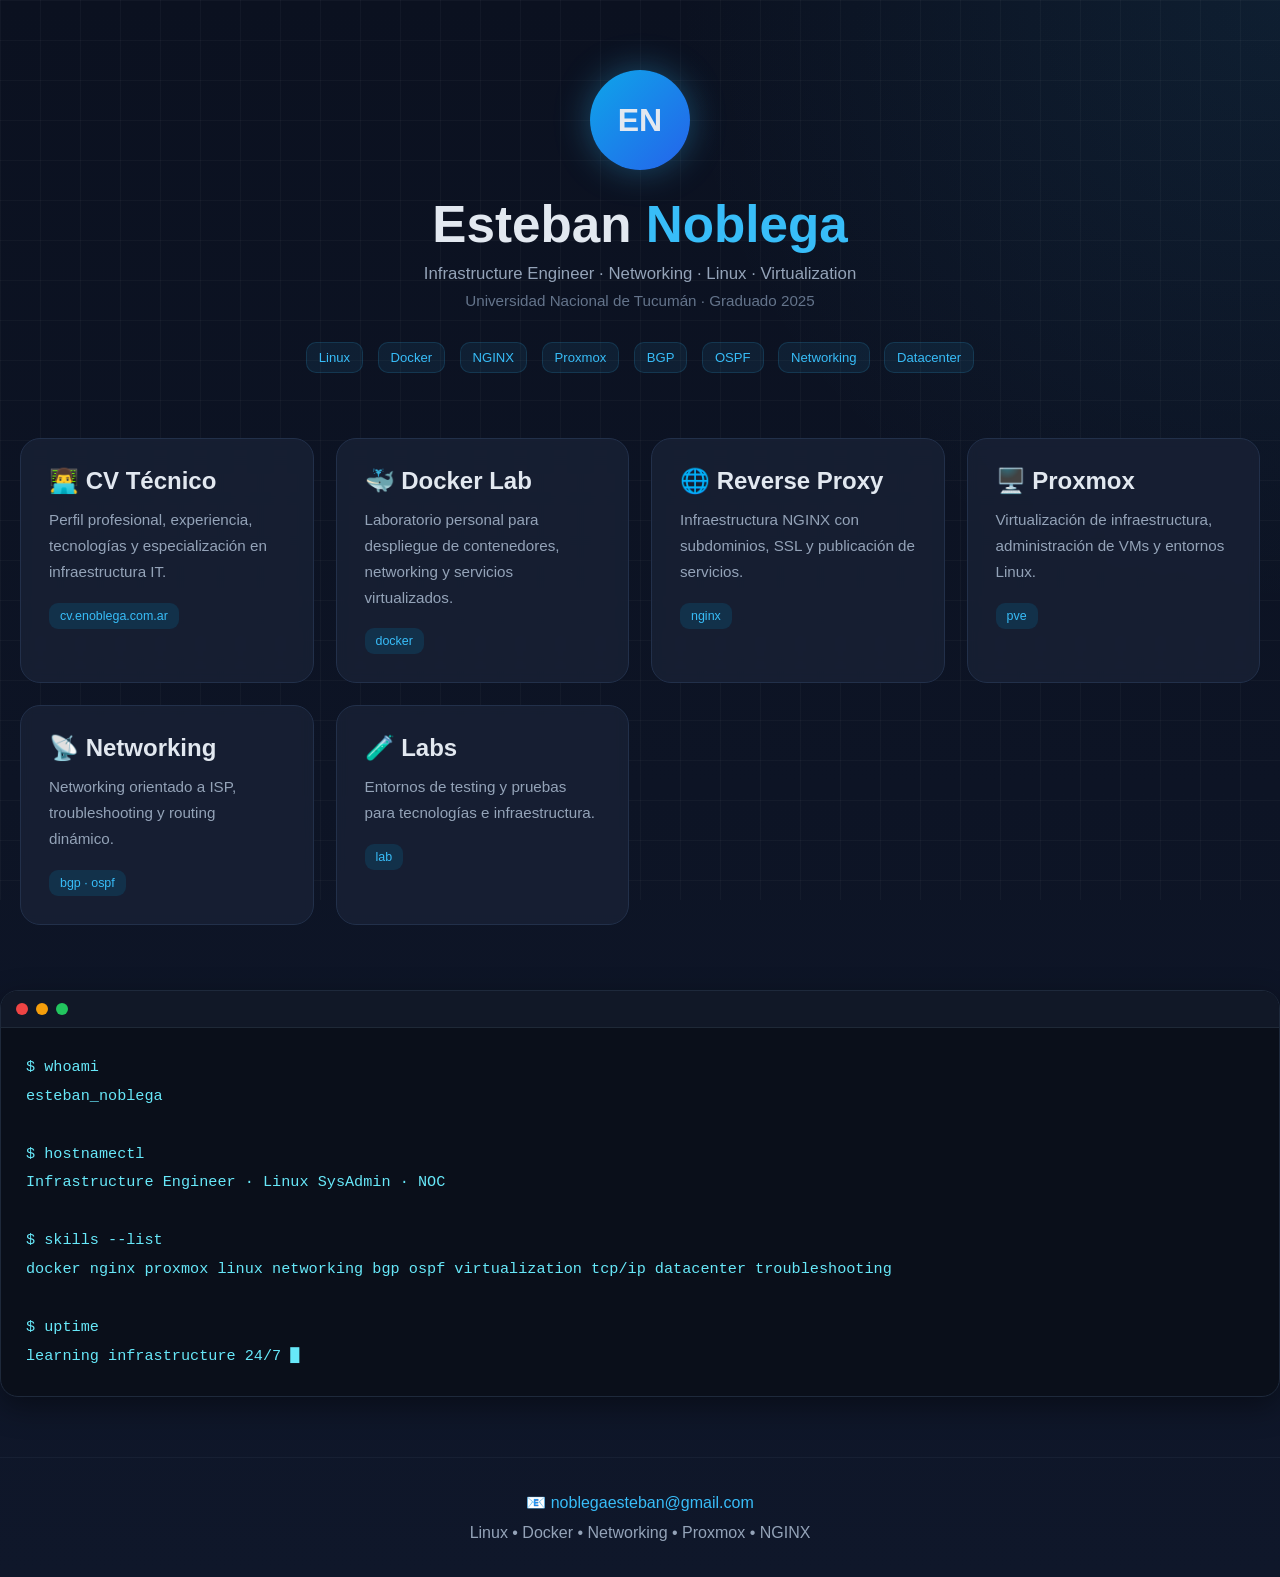
==== sites/lab/index.html @ 4221ab93 "feat: serve lab as static site" ====
<!DOCTYPE html>
<html lang="es">

<head>
    <meta charset="UTF-8">
    <meta name="viewport" content="width=device-width, initial-scale=1.0">

    <title>Infrastructure Lab | Esteban Noblega</title>

    <meta name="description"
        content="Infrastructure Lab de Esteban Noblega - Ingeniero en Computación especializado en Networking, Linux, Docker y Virtualización.">

    <link rel="icon" type="image/x-icon" href="/favicon.ico">

    <link rel="stylesheet" href="style.css">
</head>

<body>

    <div class="background-grid"></div>

    <header>

        <div class="avatar">
            EN
        </div>

        <h1>
            Esteban <span>Noblega</span>
        </h1>

        <p class="subtitle">
            Infrastructure Engineer · Networking · Linux · Virtualization
        </p>

        <p class="subtitle2">
            Universidad Nacional de Tucumán · Graduado 2025
        </p>

        <div class="badges">
            <span class="badge">Linux</span>
            <span class="badge">Docker</span>
            <span class="badge">NGINX</span>
            <span class="badge">Proxmox</span>
            <span class="badge">BGP</span>
            <span class="badge">OSPF</span>
            <span class="badge">Networking</span>
            <span class="badge">Datacenter</span>
        </div>

    </header>

    <main class="container">

        <a class="card" href="https://cv.enoblega.com.ar">

            <h2>👨‍💻 CV Técnico</h2>

            <p>
                Perfil profesional, experiencia,
                tecnologías y especialización en infraestructura IT.
            </p>

            <span class="tag">cv.enoblega.com.ar</span>

        </a>

        <div class="card">

            <h2>🐳 Docker Lab</h2>

            <p>
                Laboratorio personal para despliegue de contenedores,
                networking y servicios virtualizados.
            </p>

            <span class="tag">docker</span>

        </div>

        <div class="card">

            <h2>🌐 Reverse Proxy</h2>

            <p>
                Infraestructura NGINX con subdominios,
                SSL y publicación de servicios.
            </p>

            <span class="tag">nginx</span>

        </div>

        <div class="card">

            <h2>🖥️ Proxmox</h2>

            <p>
                Virtualización de infraestructura,
                administración de VMs y entornos Linux.
            </p>

            <span class="tag">pve</span>

        </div>

        <div class="card">

            <h2>📡 Networking</h2>

            <p>
                Networking orientado a ISP,
                troubleshooting y routing dinámico.
            </p>

            <span class="tag">bgp · ospf</span>

        </div>

        <div class="card">

            <h2>🧪 Labs</h2>

            <p>
                Entornos de testing y pruebas
                para tecnologías e infraestructura.
            </p>

            <span class="tag">lab</span>

        </div>

    </main>

    <section class="terminal">

        <div class="terminal-header">
            <span class="dot red"></span>
            <span class="dot yellow"></span>
            <span class="dot green"></span>
        </div>

        <div class="terminal-body">

            <p>$ whoami</p>
            <p>esteban_noblega</p>

            <br>

            <p>$ hostnamectl</p>
            <p>Infrastructure Engineer · Linux SysAdmin · NOC</p>

            <br>

            <p>$ skills --list</p>
            <p>
                docker nginx proxmox linux networking bgp ospf
                virtualization tcp/ip datacenter troubleshooting
            </p>

            <br>

            <p>$ uptime</p>
            <p>
                learning infrastructure 24/7
                <span class="cursor">█</span>
            </p>

        </div>

    </section>

    	<footer>

	    <div class="footer-mail">
        	📧 <a href="mailto:noblegaesteban@gmail.com">noblegaesteban@gmail.com</a>
	    </div>

	    <div class="footer-tech">
        	Linux • Docker • Networking • Proxmox • NGINX
	    </div>

	</footer>

</body>

</html>
---- sites/lab/style.css ----
:root {
    --bg: #0b1120;
    --card: #172033;
    --accent: #38bdf8;
    --text: #e2e8f0;
    --sub: #94a3b8;
    --border: #22304a;
}

* {
    margin: 0;
    padding: 0;
    box-sizing: border-box;
}

body {
    font-family: 'Segoe UI', Tahoma, sans-serif;
    background:
        radial-gradient(circle at top right,
            rgba(56, 189, 248, 0.08),
            transparent 30%),
        linear-gradient(to bottom,
            #0b1120,
            #0f172a);

    color: var(--text);
    min-height: 100vh;
    overflow-x: hidden;
    position: relative;
}

.background-grid {
    position: fixed;
    inset: 0;

    background-image:
        linear-gradient(rgba(255, 255, 255, 0.03) 1px,
            transparent 1px),
        linear-gradient(90deg,
            rgba(255, 255, 255, 0.03) 1px,
            transparent 1px);

    background-size: 40px 40px;

    pointer-events: none;
}

header {
    padding: 70px 20px 40px;
    text-align: center;
    position: relative;
    z-index: 1;
}

.avatar {
    width: 100px;
    height: 100px;

    margin: auto;
    margin-bottom: 25px;

    border-radius: 50%;

    display: flex;
    align-items: center;
    justify-content: center;

    background: linear-gradient(135deg,
            #0ea5e9,
            #2563eb);

    font-size: 2rem;
    font-weight: bold;

    box-shadow: 0 0 35px rgba(56, 189, 248, 0.35);
}

header h1 {
    font-size: 3.2rem;
    margin-bottom: 10px;
}

header h1 span {
    color: var(--accent);
}

.subtitle {
    color: var(--sub);
    font-size: 1.05rem;
}

.subtitle2 {
    color: #64748b;
    margin-top: 8px;
    font-size: 0.95rem;
}

.badges {
    margin-top: 28px;
}

.badge {
    display: inline-block;

    padding: 7px 12px;
    margin: 5px;

    border-radius: 10px;

    background: rgba(56, 189, 248, 0.08);

    border: 1px solid rgba(56, 189, 248, 0.15);

    color: var(--accent);

    font-size: 0.82rem;
}

.container {
    max-width: 1300px;

    margin: auto;

    padding: 20px;

    display: grid;

    grid-template-columns:
        repeat(auto-fit, minmax(280px, 1fr));

    gap: 22px;

    position: relative;
    z-index: 1;
}

.card {
    background: rgba(23, 32, 51, 0.92);

    border: 1px solid var(--border);

    border-radius: 20px;

    padding: 28px;

    transition: 0.3s;

    text-decoration: none;

    color: inherit;

    backdrop-filter: blur(6px);

    position: relative;

    overflow: hidden;
}

.card::before {
    content: "";

    position: absolute;

    top: 0;
    left: -100%;

    width: 100%;
    height: 100%;

    background:
        linear-gradient(90deg,
            transparent,
            rgba(255, 255, 255, 0.05),
            transparent);

    transition: 0.6s;
}

.card:hover::before {
    left: 100%;
}

.card:hover {
    transform: translateY(-6px);

    border-color:
        rgba(56, 189, 248, 0.5);

    box-shadow:
        0 15px 30px rgba(0, 0, 0, 0.4);
}

.card h2 {
    margin-bottom: 12px;
    font-size: 1.5rem;
}

.card p {
    color: var(--sub);

    line-height: 1.7;

    font-size: 0.95rem;
}

.tag {
    display: inline-block;

    margin-top: 18px;

    padding: 6px 11px;

    border-radius: 9px;

    background: #12314a;

    color: var(--accent);

    font-size: 0.78rem;
}

.terminal {
    max-width: 1300px;

    margin: 45px auto;

    background: #0a0f1a;

    border: 1px solid #1e293b;

    border-radius: 18px;

    overflow: hidden;

    box-shadow:
        0 10px 30px rgba(0, 0, 0, 0.4);

    position: relative;
    z-index: 1;
}

.terminal-header {
    background: #111827;

    padding: 12px 15px;

    display: flex;

    gap: 8px;

    border-bottom: 1px solid #1f2937;
}

.dot {
    width: 12px;
    height: 12px;

    border-radius: 50%;
}

.red {
    background: #ef4444;
}

.yellow {
    background: #f59e0b;
}

.green {
    background: #22c55e;
}

.terminal-body {
    padding: 25px;

    color: #67e8f9;

    font-family: monospace;

    line-height: 1.9;

    font-size: 0.95rem;
}

.cursor {
    animation: blink 1s infinite;
}

@keyframes blink {
    50% {
        opacity: 0;
    }
}

footer {
    text-align: center;

    padding: 35px 20px;

    color: var(--sub);

    border-top: 1px solid #172033;

    margin-top: 60px;

    position: relative;
    z-index: 1;
}

@media(max-width:768px) {

    header h1 {
        font-size: 2.4rem;
    }

    .container {
        grid-template-columns: 1fr;
    }

}
.contact{
    text-align:center;
    margin:40px 0;
}

.contact p{
    color:var(--sub);
    font-size:1rem;
}

.contact a{
    color:var(--accent);
    text-decoration:none;
}

.contact a:hover{
    text-decoration:underline;
}
.footer-mail{
    margin-bottom:12px;
}

.footer-mail a{
    color:var(--accent);
    text-decoration:none;
    font-weight:500;
}

.footer-mail a:hover{
    text-decoration:underline;
}

.footer-tech{
    color:var(--sub);
}
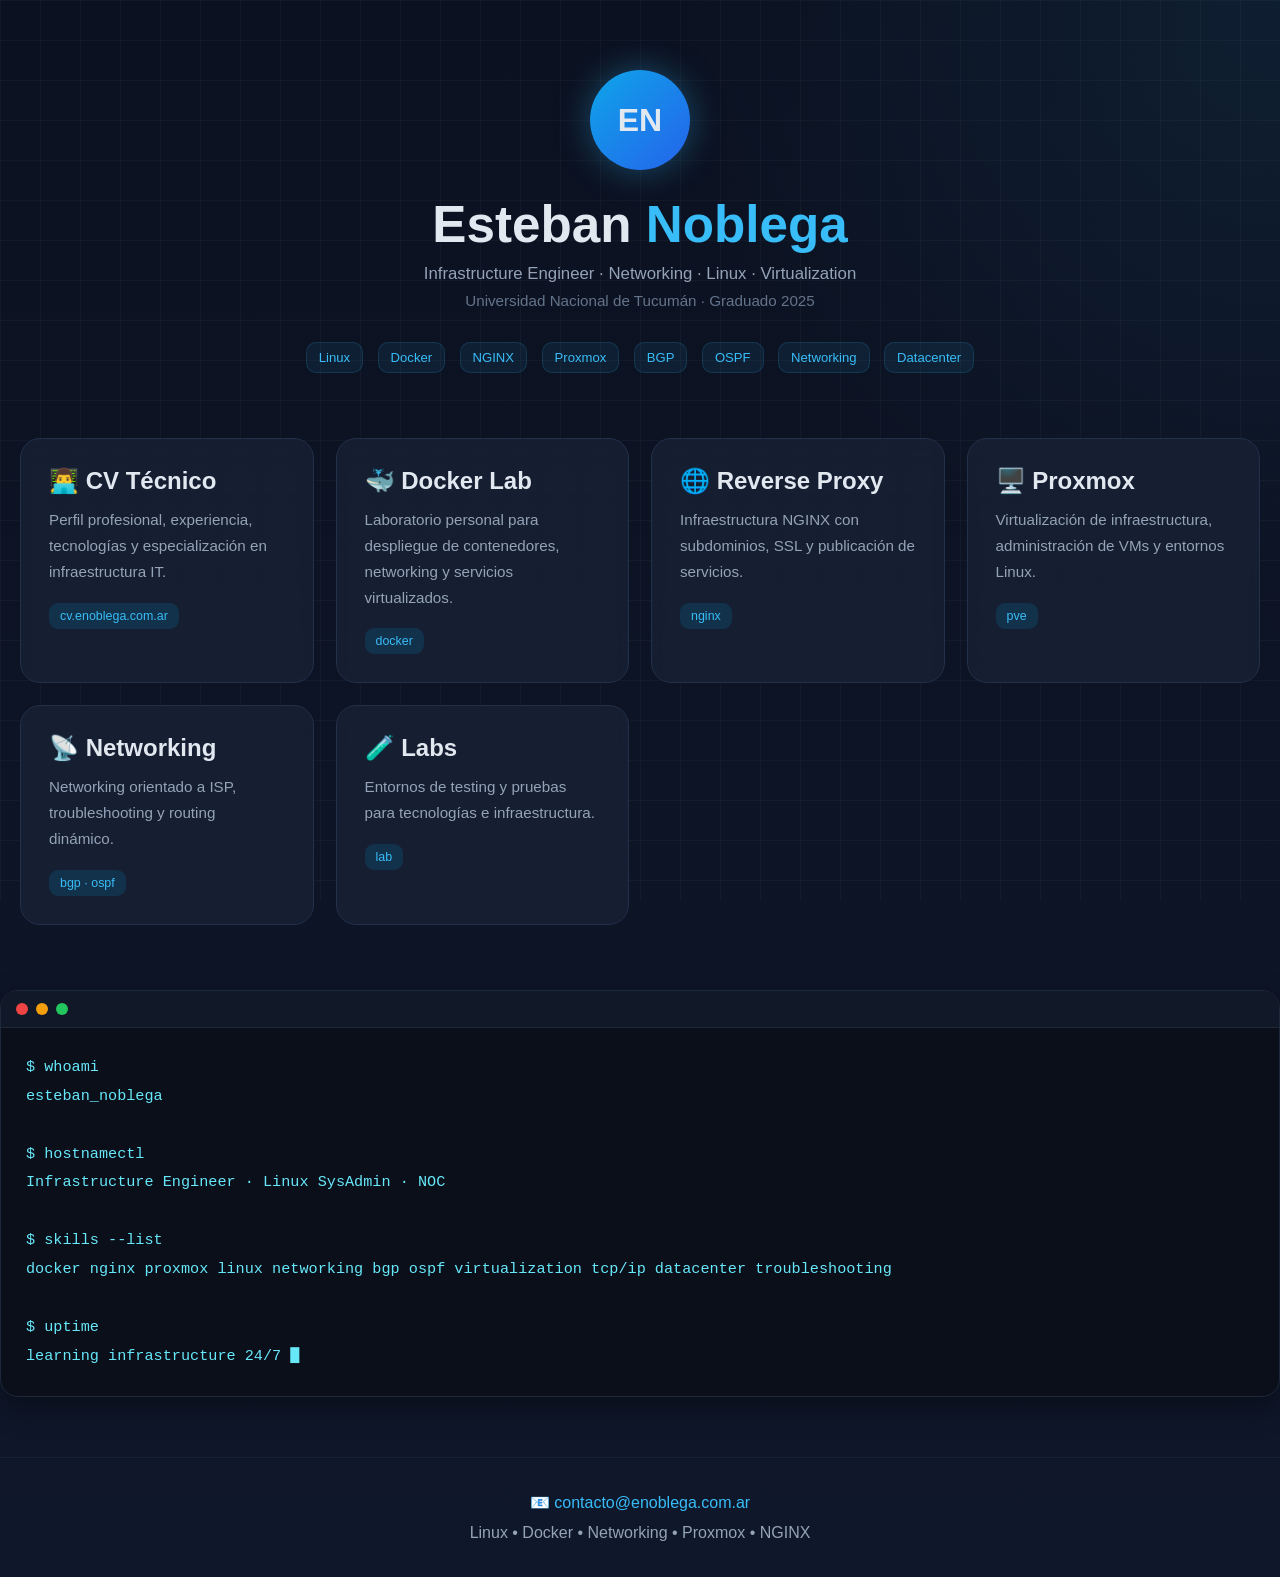
==== commit e5f080c3: "docs: add README" ====
--- a/sites/lab/index.html
+++ b/sites/lab/index.html
@@ -173,7 +173,7 @@
     	<footer>
 
 	    <div class="footer-mail">
-        	📧 <a href="mailto:noblegaesteban@gmail.com">noblegaesteban@gmail.com</a>
+        	📧 <a href="mailto:contacto@enoblega.com.ar">contacto@enoblega.com.ar</a>
 	    </div>
 
 	    <div class="footer-tech">
